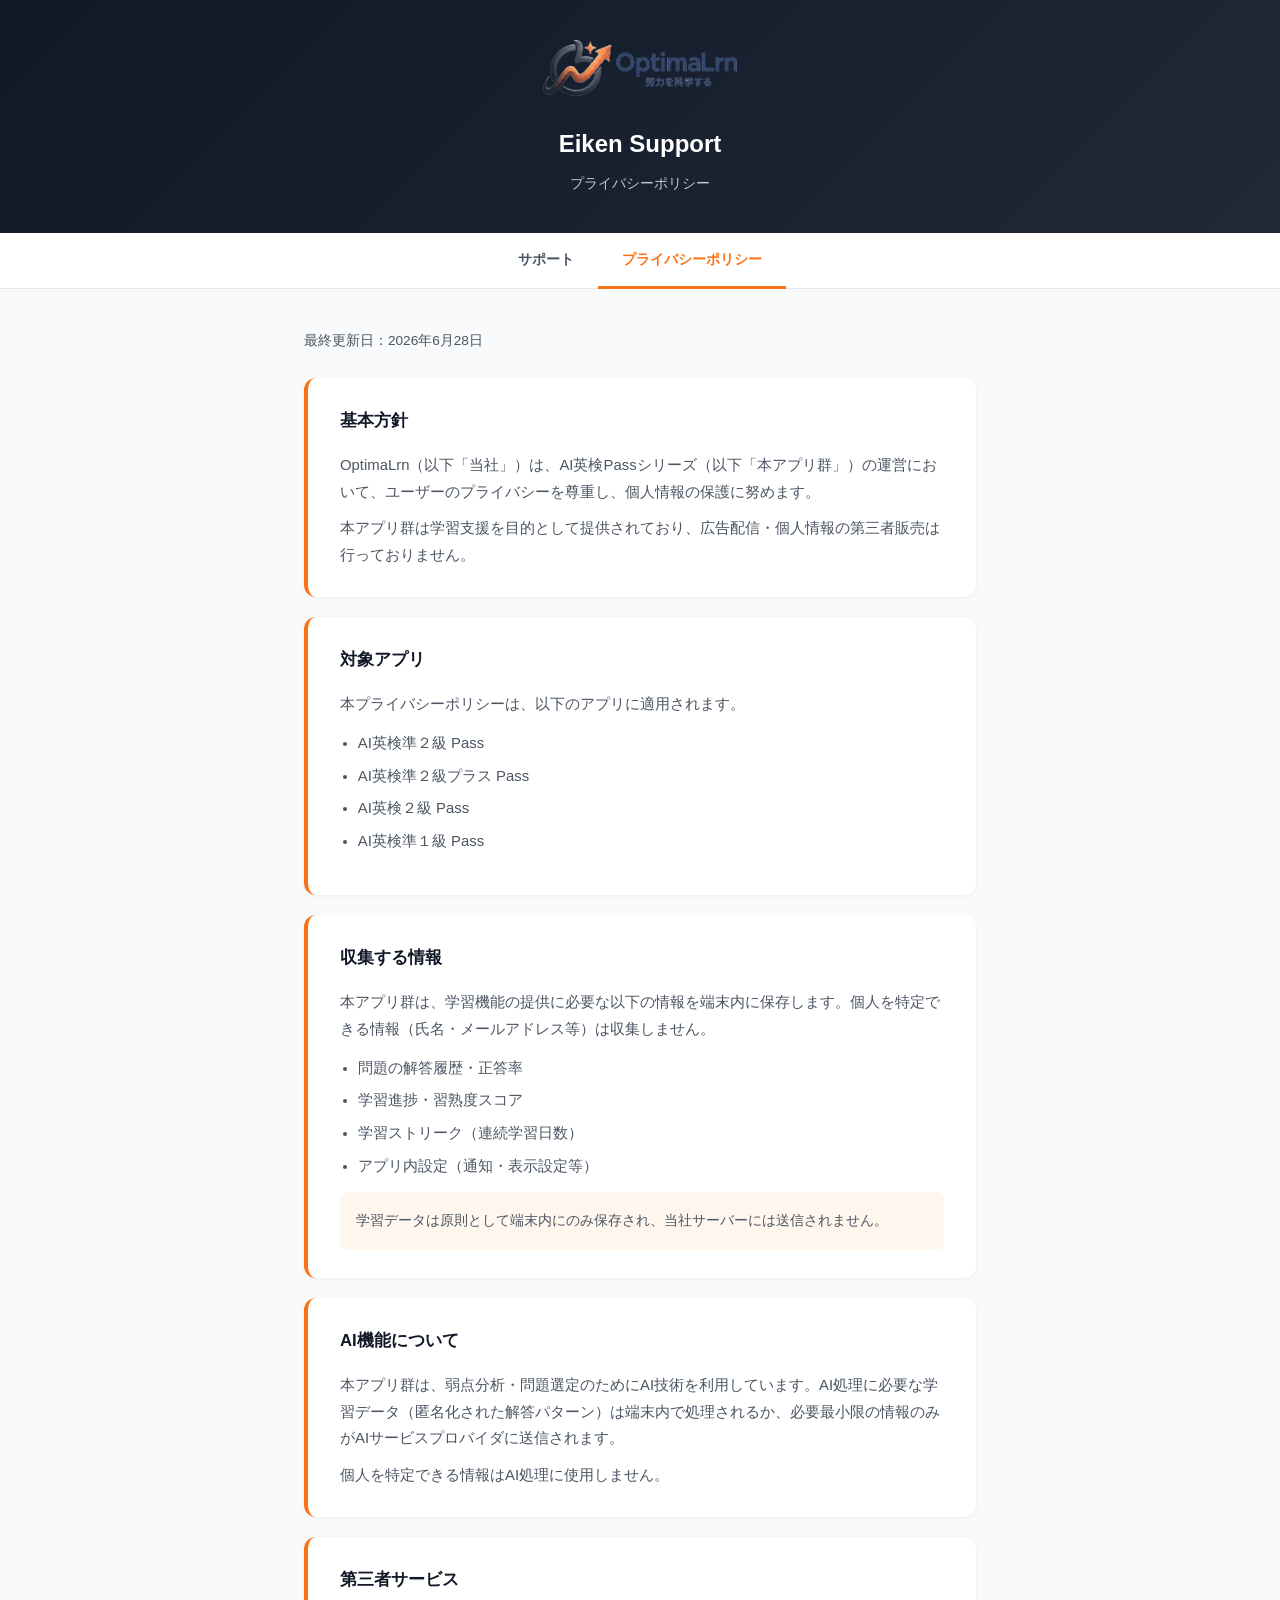
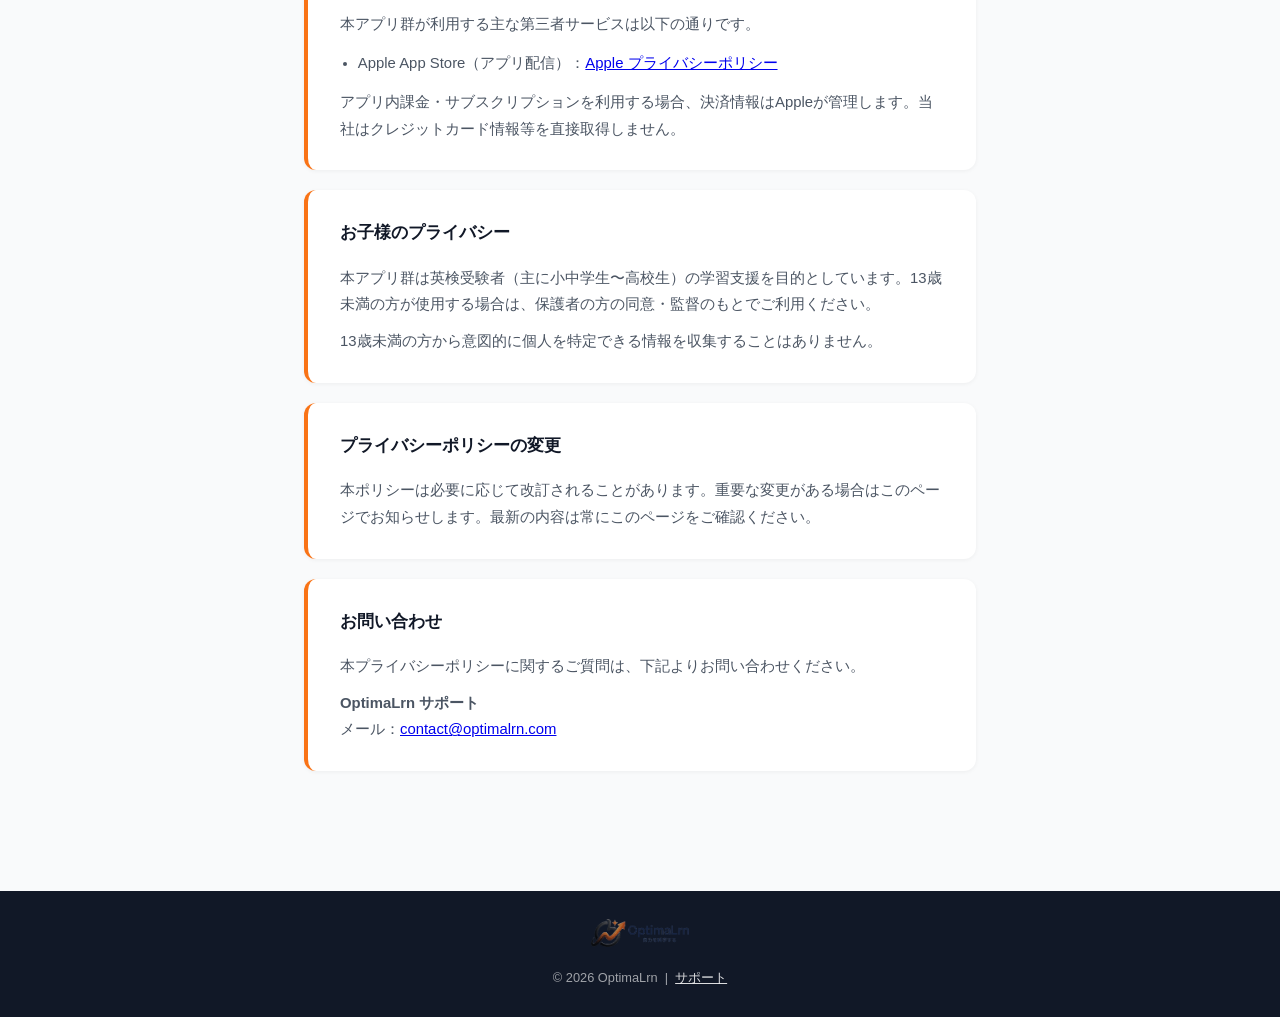
==== privacy.html @ 3554a84f "fix: プライバシーポリシーページにトップへ戻るナビを追加" ====
<!DOCTYPE html>
<html lang="ja">
<head>
  <meta charset="UTF-8">
  <meta name="viewport" content="width=device-width, initial-scale=1.0">
  <title>プライバシーポリシー | Eiken Support</title>
  <style>
    *, *::before, *::after { box-sizing: border-box; margin: 0; padding: 0; }

    :root {
      --orange: #F97316;
      --orange-dark: #EA580C;
      --orange-light: #FFF7ED;
      --black: #111827;
      --gray: #4B5563;
      --gray-light: #F9FAFB;
      --white: #FFFFFF;
      --border: #E5E7EB;
    }

    body {
      font-family: -apple-system, BlinkMacSystemFont, "Hiragino Sans", "Noto Sans JP", sans-serif;
      background: var(--gray-light);
      color: var(--black);
      line-height: 1.8;
    }

    header {
      background: linear-gradient(135deg, #111827 0%, #1F2937 100%);
      color: var(--white);
      padding: 40px 24px 36px;
      text-align: center;
    }

    .logo-wrap img {
      height: 56px;
      width: auto;
      object-fit: contain;
      mix-blend-mode: screen;
      margin-bottom: 16px;
    }

    header h1 {
      font-size: 1.5rem;
      font-weight: 700;
      margin-bottom: 6px;
    }

    header p {
      font-size: 0.9rem;
      color: rgba(255,255,255,0.75);
    }

    nav {
      background: var(--white);
      border-bottom: 1px solid var(--border);
      display: flex;
      justify-content: center;
    }

    nav a {
      text-decoration: none;
      font-size: 0.875rem;
      font-weight: 600;
      color: var(--gray);
      padding: 14px 24px;
      border-bottom: 3px solid transparent;
      margin-bottom: -1px;
      transition: all 0.2s;
    }

    nav a.active {
      color: var(--orange);
      border-bottom-color: var(--orange);
    }

    nav a:hover:not(.active) {
      color: var(--black);
      background: var(--gray-light);
    }

    main {
      max-width: 720px;
      margin: 40px auto;
      padding: 0 24px 60px;
    }

    .updated {
      font-size: 0.85rem;
      color: var(--gray);
      margin-bottom: 24px;
    }

    .card {
      background: var(--white);
      border-radius: 12px;
      padding: 28px 32px;
      margin-bottom: 20px;
      box-shadow: 0 1px 4px rgba(0,0,0,0.05);
      border-left: 4px solid var(--orange);
    }

    .card h2 {
      font-size: 1.05rem;
      font-weight: 700;
      margin-bottom: 16px;
    }

    .card p {
      color: var(--gray);
      font-size: 0.93rem;
      margin-bottom: 10px;
    }

    .card p:last-child { margin-bottom: 0; }

    .card ul {
      margin: 12px 0 12px 1.2em;
      color: var(--gray);
      font-size: 0.93rem;
    }

    .card li { margin-bottom: 6px; }

    .highlight-box {
      background: var(--orange-light);
      border-radius: 8px;
      padding: 16px;
      font-size: 0.9rem;
      color: var(--gray);
      margin-top: 12px;
    }

    footer {
      background: var(--black);
      text-align: center;
      padding: 28px 24px;
      font-size: 0.8rem;
      color: rgba(255,255,255,0.6);
    }

    footer img {
      height: 28px;
      opacity: 0.7;
      margin-bottom: 12px;
    }

    footer a { color: rgba(255,255,255,0.85); text-decoration: underline; }
  </style>
</head>
<body>

<header>
  <div class="logo-wrap">
    <img src="optimalrn-logo.png" alt="OptimaLrn">
  </div>
  <h1>Eiken Support</h1>
  <p>プライバシーポリシー</p>
</header>

<nav>
  <a href="support.html">サポート</a>
  <a href="privacy.html" class="active">プライバシーポリシー</a>
</nav>

<main>

  <p class="updated">最終更新日：2026年6月28日</p>

  <div class="card">
    <h2>基本方針</h2>
    <p>OptimaLrn（以下「当社」）は、AI英検Passシリーズ（以下「本アプリ群」）の運営において、ユーザーのプライバシーを尊重し、個人情報の保護に努めます。</p>
    <p>本アプリ群は学習支援を目的として提供されており、広告配信・個人情報の第三者販売は行っておりません。</p>
  </div>

  <div class="card">
    <h2>対象アプリ</h2>
    <p>本プライバシーポリシーは、以下のアプリに適用されます。</p>
    <ul>
      <li>AI英検準２級 Pass</li>
      <li>AI英検準２級プラス Pass</li>
      <li>AI英検２級 Pass</li>
      <li>AI英検準１級 Pass</li>
    </ul>
  </div>

  <div class="card">
    <h2>収集する情報</h2>
    <p>本アプリ群は、学習機能の提供に必要な以下の情報を端末内に保存します。個人を特定できる情報（氏名・メールアドレス等）は収集しません。</p>
    <ul>
      <li>問題の解答履歴・正答率</li>
      <li>学習進捗・習熟度スコア</li>
      <li>学習ストリーク（連続学習日数）</li>
      <li>アプリ内設定（通知・表示設定等）</li>
    </ul>
    <div class="highlight-box">
      学習データは原則として端末内にのみ保存され、当社サーバーには送信されません。
    </div>
  </div>

  <div class="card">
    <h2>AI機能について</h2>
    <p>本アプリ群は、弱点分析・問題選定のためにAI技術を利用しています。AI処理に必要な学習データ（匿名化された解答パターン）は端末内で処理されるか、必要最小限の情報のみがAIサービスプロバイダに送信されます。</p>
    <p>個人を特定できる情報はAI処理に使用しません。</p>
  </div>

  <div class="card">
    <h2>第三者サービス</h2>
    <p>本アプリ群が利用する主な第三者サービスは以下の通りです。</p>
    <ul>
      <li>Apple App Store（アプリ配信）：<a href="https://www.apple.com/legal/privacy/" target="_blank" rel="noopener">Apple プライバシーポリシー</a></li>
    </ul>
    <p>アプリ内課金・サブスクリプションを利用する場合、決済情報はAppleが管理します。当社はクレジットカード情報等を直接取得しません。</p>
  </div>

  <div class="card">
    <h2>お子様のプライバシー</h2>
    <p>本アプリ群は英検受験者（主に小中学生〜高校生）の学習支援を目的としています。13歳未満の方が使用する場合は、保護者の方の同意・監督のもとでご利用ください。</p>
    <p>13歳未満の方から意図的に個人を特定できる情報を収集することはありません。</p>
  </div>

  <div class="card">
    <h2>プライバシーポリシーの変更</h2>
    <p>本ポリシーは必要に応じて改訂されることがあります。重要な変更がある場合はこのページでお知らせします。最新の内容は常にこのページをご確認ください。</p>
  </div>

  <div class="card">
    <h2>お問い合わせ</h2>
    <p>本プライバシーポリシーに関するご質問は、下記よりお問い合わせください。</p>
    <p><strong>OptimaLrn サポート</strong><br>
    メール：<a href="mailto:contact@optimalrn.com">contact@optimalrn.com</a></p>
  </div>

</main>

<footer>
  <img src="optimalrn-logo.png" alt="OptimaLrn">
  <p>&copy; 2026 OptimaLrn &nbsp;|&nbsp; <a href="support.html">サポート</a></p>
</footer>

</body>
</html>
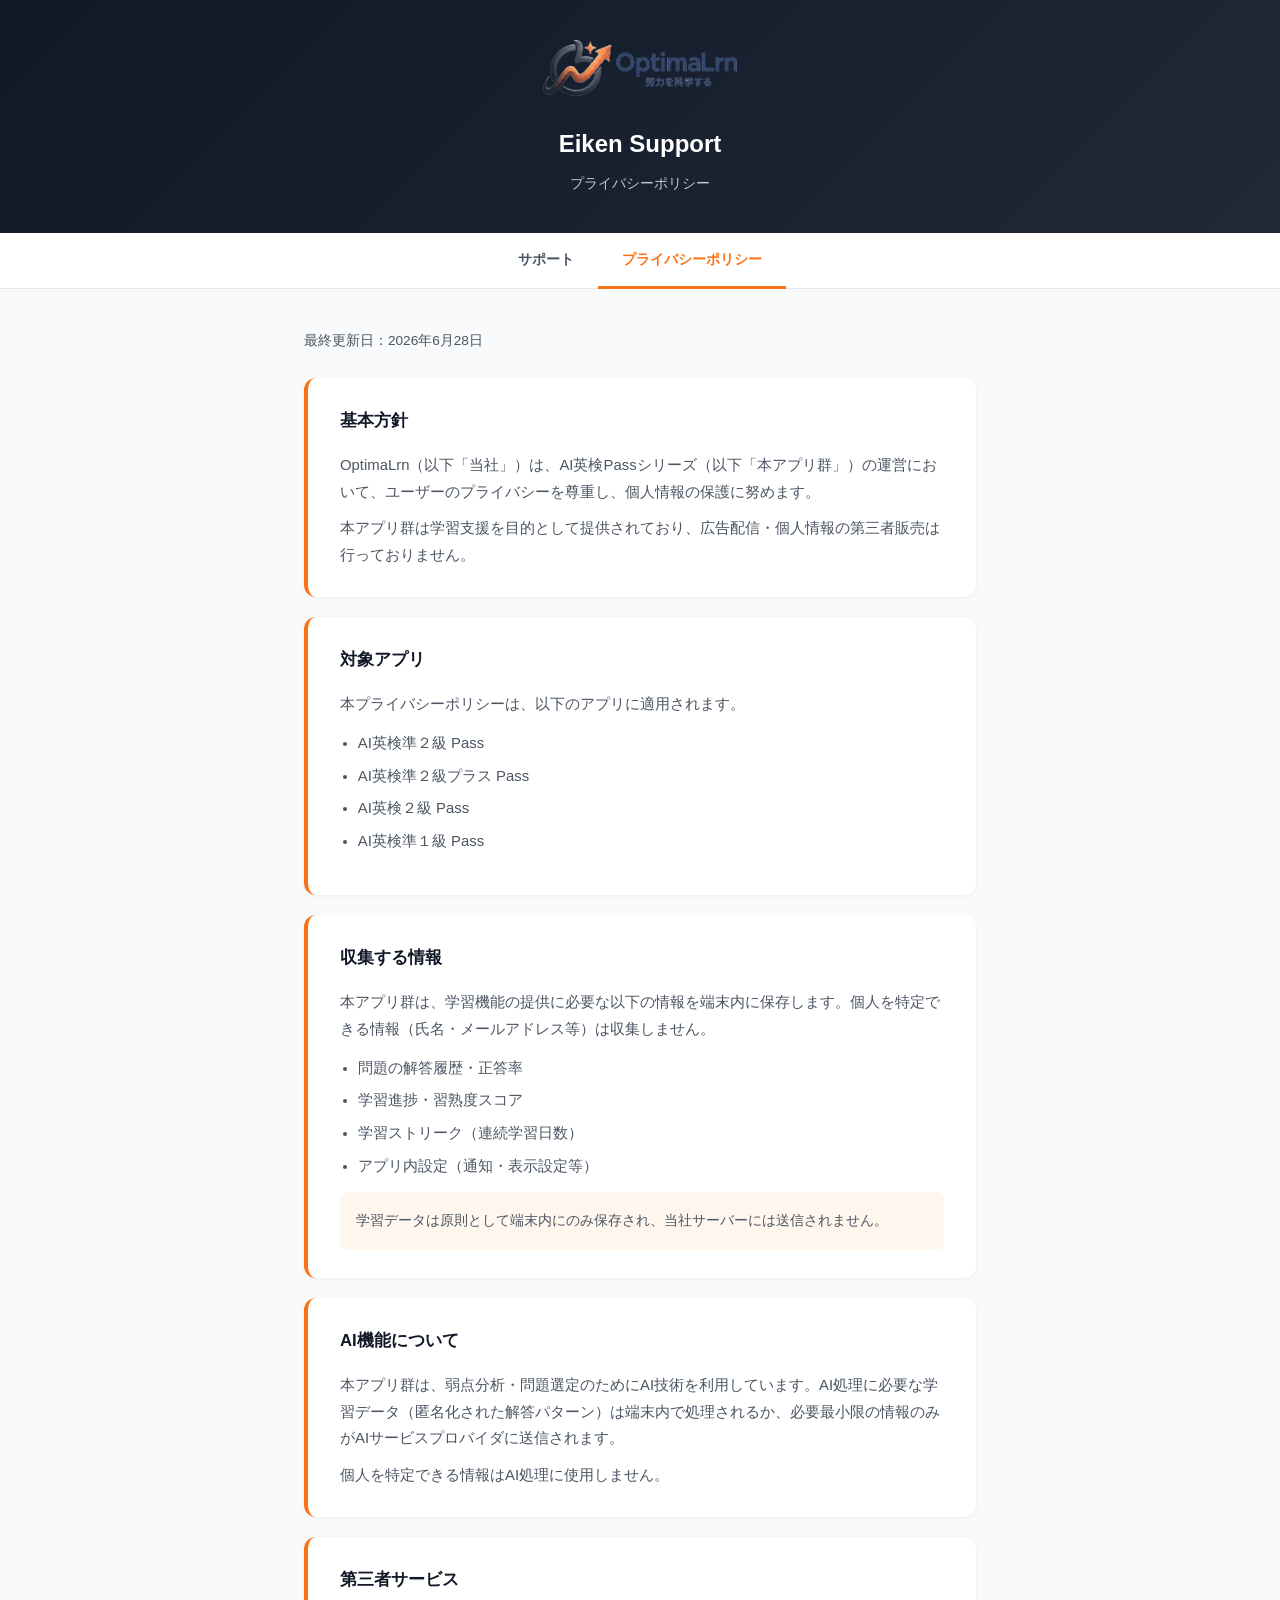
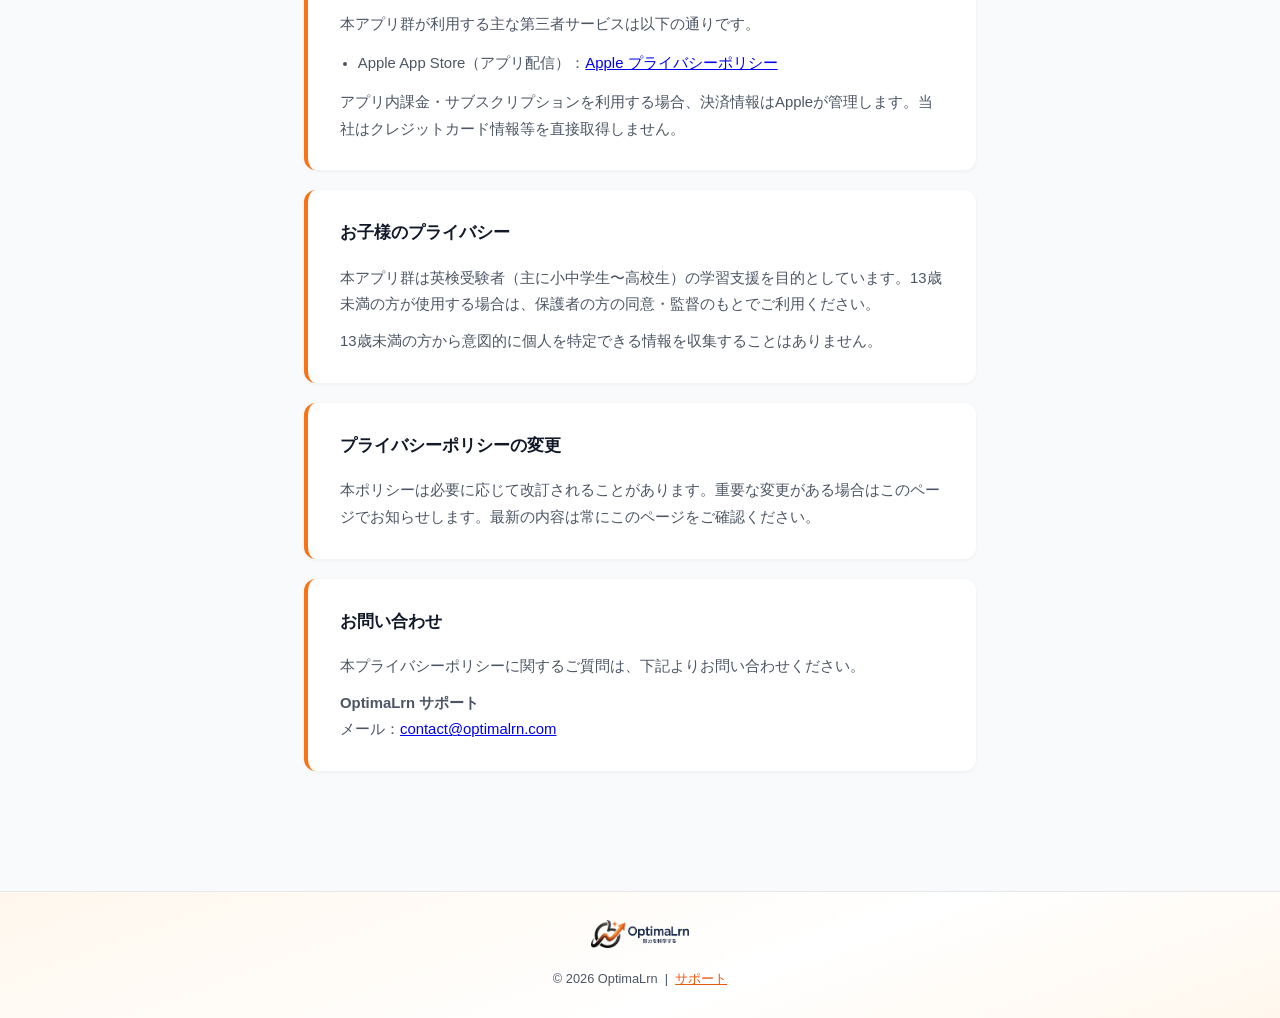
==== commit 3942cefa: "fix: フッターをヘッダーと同じライトトーンに統一・お問い合わせフォームをFormSubmitに接続 Co-Authored-By: Claude Fable 5 <noreply@anthropi" ====
--- a/privacy.html
+++ b/privacy.html
@@ -132,20 +132,20 @@
     }
 
     footer {
-      background: var(--black);
+      background: linear-gradient(160deg, #FFF7ED 0%, #FFFFFF 60%, #FFF7ED 100%);
+      border-top: 1px solid var(--border);
       text-align: center;
       padding: 28px 24px;
       font-size: 0.8rem;
-      color: rgba(255,255,255,0.6);
+      color: var(--gray);
     }
 
     footer img {
       height: 28px;
-      opacity: 0.7;
       margin-bottom: 12px;
     }
 
-    footer a { color: rgba(255,255,255,0.85); text-decoration: underline; }
+    footer a { color: var(--orange-dark); text-decoration: underline; }
   </style>
 </head>
 <body>
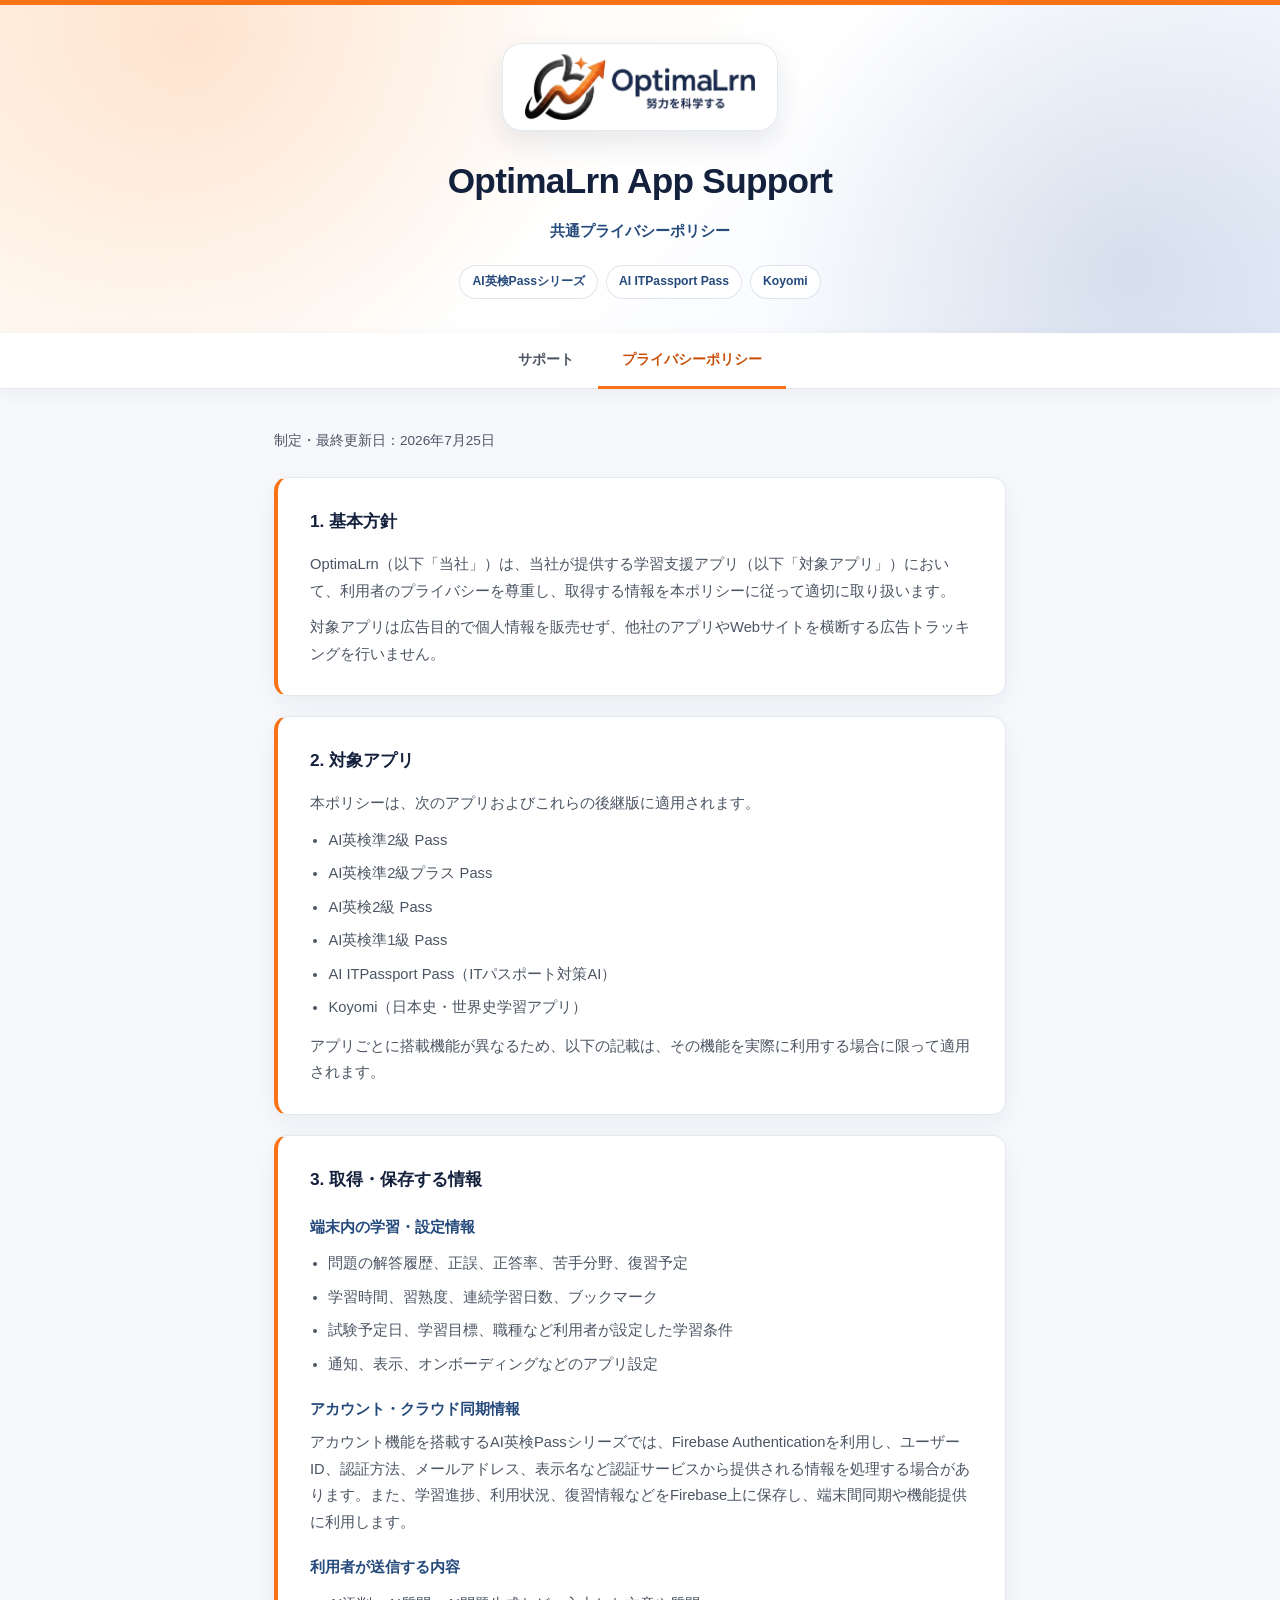
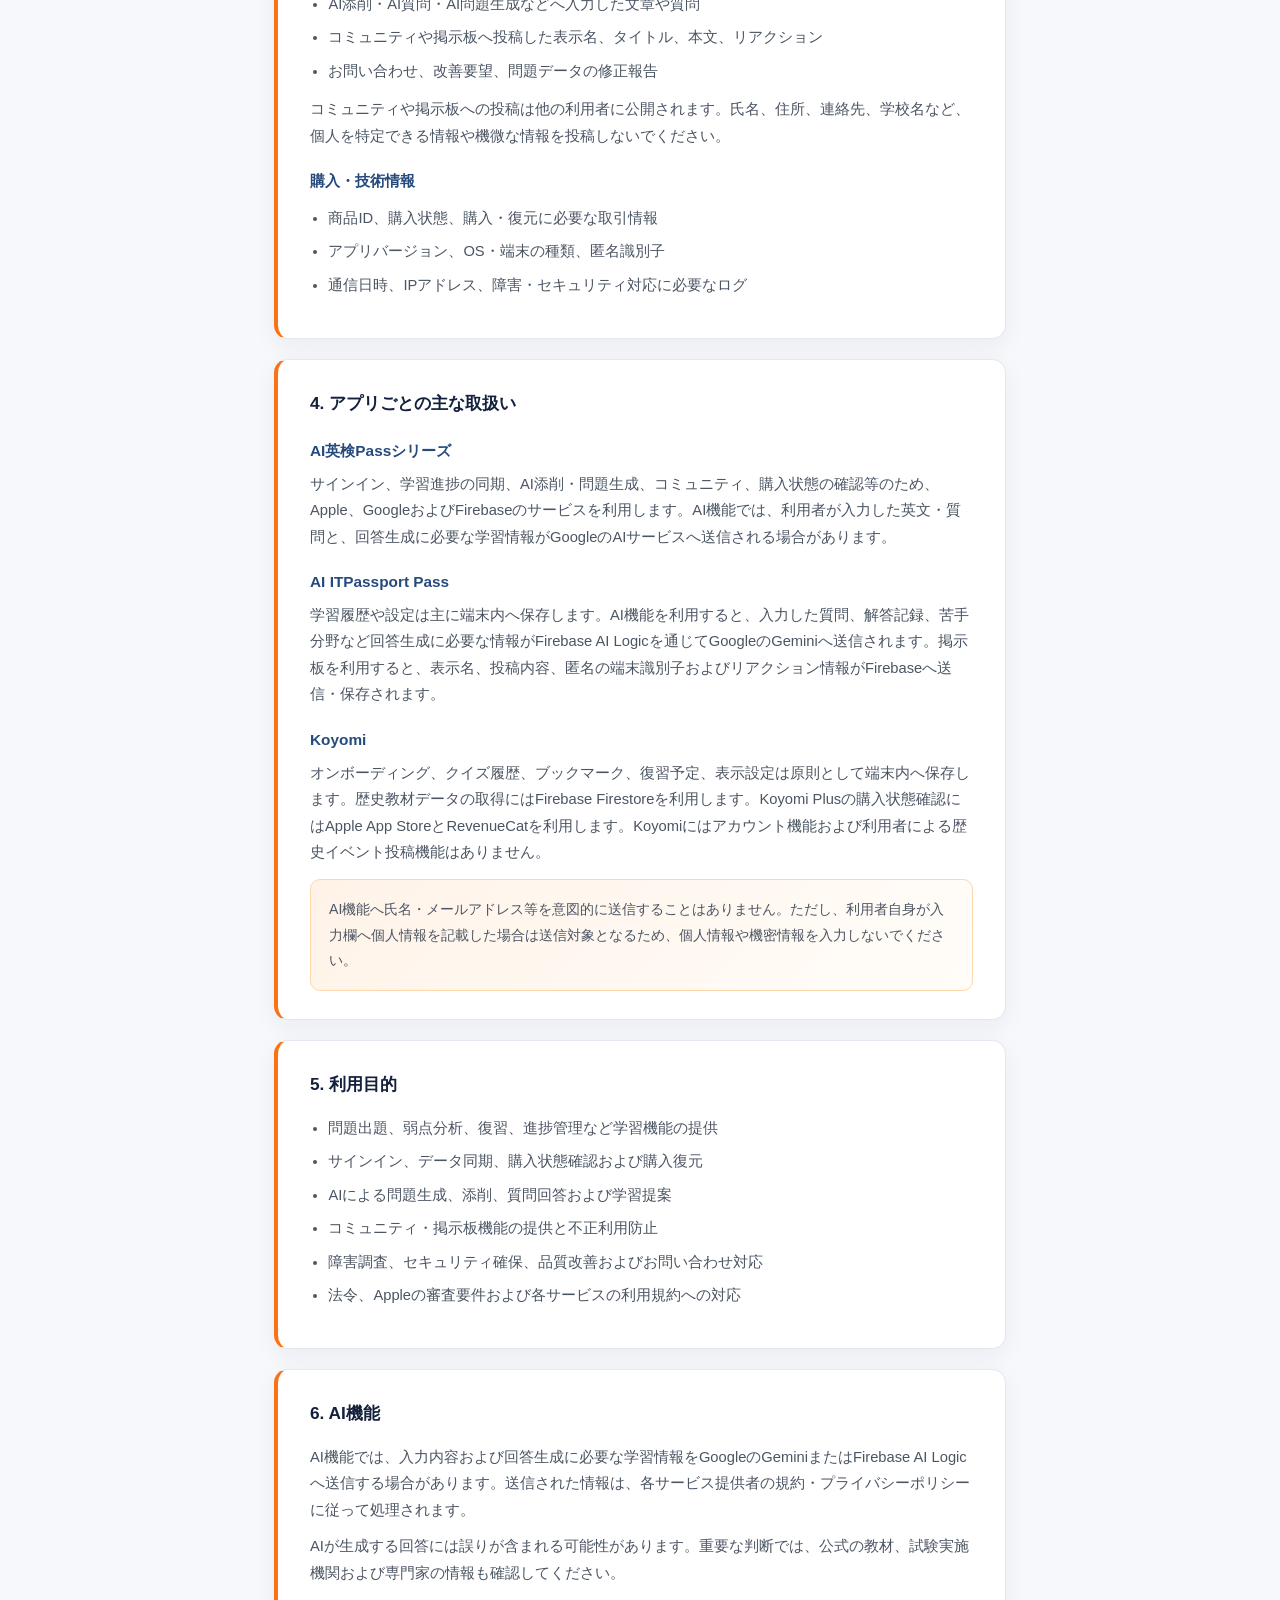
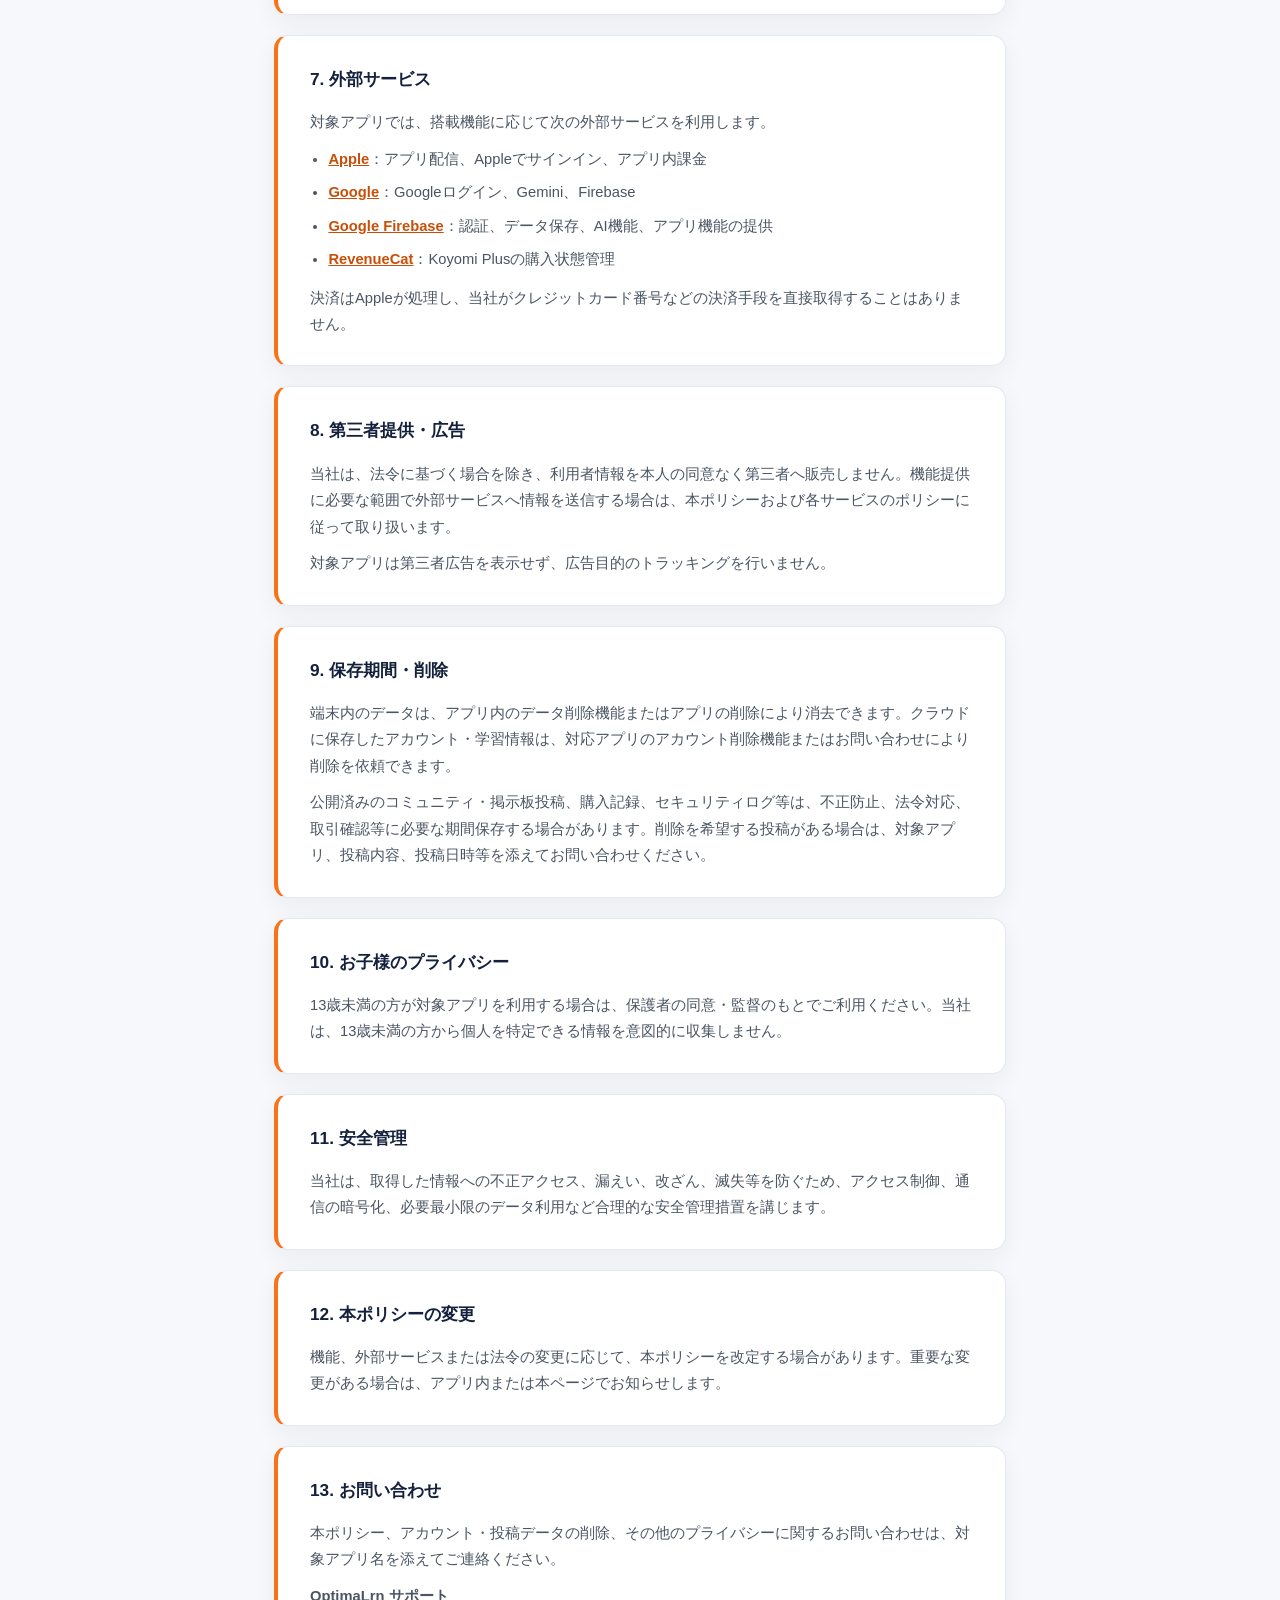
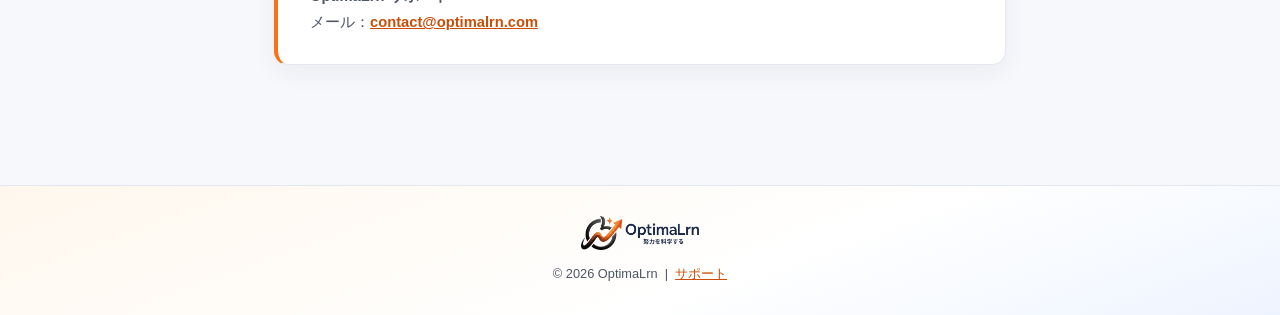
==== commit 80e5f6a6: "Expand OptimaLrn privacy policy" ====
--- a/privacy.html
+++ b/privacy.html
@@ -3,149 +3,221 @@
 <head>
   <meta charset="UTF-8">
   <meta name="viewport" content="width=device-width, initial-scale=1.0">
-  <title>プライバシーポリシー | Eiken Support</title>
+  <meta name="description" content="OptimaLrnが提供するAI英検Passシリーズ、AI ITPassport Pass、Koyomiに共通するプライバシーポリシーです。">
+  <title>プライバシーポリシー | OptimaLrn App Support</title>
   <style>
     *, *::before, *::after { box-sizing: border-box; margin: 0; padding: 0; }
 
     :root {
       --orange: #F97316;
-      --orange-dark: #EA580C;
-      --orange-light: #FFF7ED;
-      --black: #111827;
+      --orange-dark: #C94F08;
+      --orange-light: #FFF3E8;
+      --navy: #14213D;
+      --blue: #254A7C;
       --gray: #4B5563;
-      --gray-light: #F9FAFB;
+      --gray-light: #F7F8FC;
       --white: #FFFFFF;
-      --border: #E5E7EB;
+      --border: #E2E6EF;
     }
 
     body {
       font-family: -apple-system, BlinkMacSystemFont, "Hiragino Sans", "Noto Sans JP", sans-serif;
       background: var(--gray-light);
-      color: var(--black);
+      color: var(--navy);
       line-height: 1.8;
     }
 
     header {
-      background: linear-gradient(135deg, #111827 0%, #1F2937 100%);
-      color: var(--white);
-      padding: 40px 24px 36px;
+      position: relative;
+      overflow: hidden;
+      background:
+        radial-gradient(circle at 15% 10%, rgba(249, 115, 22, 0.16), transparent 34%),
+        radial-gradient(circle at 88% 80%, rgba(37, 74, 124, 0.14), transparent 32%),
+        linear-gradient(135deg, #FFF7ED 0%, #FFFFFF 52%, #EEF4FF 100%);
+      color: var(--navy);
+      padding: 38px 24px 34px;
       text-align: center;
+      border-top: 5px solid var(--orange);
+    }
+
+    .logo-wrap {
+      display: inline-flex;
+      align-items: center;
+      justify-content: center;
+      min-height: 86px;
+      padding: 10px 22px;
+      margin-bottom: 18px;
+      background: rgba(255, 255, 255, 0.94);
+      border: 1px solid rgba(37, 74, 124, 0.12);
+      border-radius: 20px;
+      box-shadow: 0 12px 30px rgba(20, 33, 61, 0.10);
     }
 
     .logo-wrap img {
-      height: 56px;
+      display: block;
+      height: 66px;
       width: auto;
+      max-width: min(320px, 76vw);
       object-fit: contain;
-      mix-blend-mode: screen;
-      margin-bottom: 16px;
     }
 
     header h1 {
-      font-size: 1.5rem;
+      font-size: clamp(1.55rem, 3.5vw, 2.2rem);
+      font-weight: 800;
+      letter-spacing: -0.02em;
+      margin-bottom: 5px;
+    }
+
+    header > p {
+      color: var(--blue);
+      font-size: 0.95rem;
       font-weight: 700;
-      margin-bottom: 6px;
-    }
-
-    header p {
-      font-size: 0.9rem;
-      color: rgba(255,255,255,0.75);
+    }
+
+    .app-pills {
+      display: flex;
+      flex-wrap: wrap;
+      justify-content: center;
+      gap: 8px;
+      margin-top: 20px;
+    }
+
+    .app-pills span {
+      padding: 5px 12px;
+      color: var(--blue);
+      background: rgba(255, 255, 255, 0.82);
+      border: 1px solid rgba(37, 74, 124, 0.14);
+      border-radius: 999px;
+      font-size: 0.76rem;
+      font-weight: 700;
     }
 
     nav {
-      background: var(--white);
-      border-bottom: 1px solid var(--border);
+      position: sticky;
+      top: 0;
+      z-index: 10;
       display: flex;
       justify-content: center;
+      background: rgba(255, 255, 255, 0.96);
+      border-bottom: 1px solid var(--border);
+      box-shadow: 0 4px 18px rgba(20, 33, 61, 0.05);
+      backdrop-filter: blur(12px);
     }
 
     nav a {
+      padding: 14px 24px;
+      margin-bottom: -1px;
+      color: var(--gray);
+      border-bottom: 3px solid transparent;
+      font-size: 0.875rem;
+      font-weight: 700;
       text-decoration: none;
-      font-size: 0.875rem;
-      font-weight: 600;
-      color: var(--gray);
-      padding: 14px 24px;
-      border-bottom: 3px solid transparent;
-      margin-bottom: -1px;
-      transition: all 0.2s;
+      transition: color 0.2s, background 0.2s;
     }
 
     nav a.active {
-      color: var(--orange);
+      color: var(--orange-dark);
       border-bottom-color: var(--orange);
     }
 
     nav a:hover:not(.active) {
-      color: var(--black);
+      color: var(--navy);
       background: var(--gray-light);
     }
 
     main {
-      max-width: 720px;
+      max-width: 780px;
       margin: 40px auto;
       padding: 0 24px 60px;
     }
 
     .updated {
+      color: var(--gray);
       font-size: 0.85rem;
-      color: var(--gray);
       margin-bottom: 24px;
     }
 
     .card {
-      background: var(--white);
-      border-radius: 12px;
       padding: 28px 32px;
       margin-bottom: 20px;
-      box-shadow: 0 1px 4px rgba(0,0,0,0.05);
+      background: var(--white);
+      border: 1px solid rgba(226, 230, 239, 0.9);
       border-left: 4px solid var(--orange);
+      border-radius: 14px;
+      box-shadow: 0 8px 24px rgba(20, 33, 61, 0.055);
     }
 
     .card h2 {
-      font-size: 1.05rem;
+      margin-bottom: 14px;
+      color: var(--navy);
+      font-size: 1.08rem;
+      font-weight: 800;
+    }
+
+    .card h3 {
+      margin: 18px 0 6px;
+      color: var(--blue);
+      font-size: 0.96rem;
+    }
+
+    .card p {
+      margin-bottom: 10px;
+      color: var(--gray);
+      font-size: 0.92rem;
+    }
+
+    .card p:last-child { margin-bottom: 0; }
+
+    .card ul {
+      margin: 10px 0 12px 1.25em;
+      color: var(--gray);
+      font-size: 0.92rem;
+    }
+
+    .card li { margin-bottom: 7px; }
+
+    .card a {
+      color: var(--orange-dark);
       font-weight: 700;
-      margin-bottom: 16px;
-    }
-
-    .card p {
-      color: var(--gray);
-      font-size: 0.93rem;
-      margin-bottom: 10px;
-    }
-
-    .card p:last-child { margin-bottom: 0; }
-
-    .card ul {
-      margin: 12px 0 12px 1.2em;
-      color: var(--gray);
-      font-size: 0.93rem;
-    }
-
-    .card li { margin-bottom: 6px; }
+      overflow-wrap: anywhere;
+    }
 
     .highlight-box {
-      background: var(--orange-light);
-      border-radius: 8px;
-      padding: 16px;
-      font-size: 0.9rem;
-      color: var(--gray);
-      margin-top: 12px;
+      padding: 17px 18px;
+      margin-top: 14px;
+      color: var(--gray);
+      background: linear-gradient(135deg, var(--orange-light), #FFFDF9);
+      border: 1px solid #FED7AA;
+      border-radius: 10px;
+      font-size: 0.88rem;
     }
 
     footer {
-      background: linear-gradient(160deg, #FFF7ED 0%, #FFFFFF 60%, #FFF7ED 100%);
+      padding: 30px 24px;
+      color: var(--gray);
+      background: linear-gradient(160deg, #FFF7ED 0%, #FFFFFF 60%, #EEF4FF 100%);
       border-top: 1px solid var(--border);
       text-align: center;
-      padding: 28px 24px;
       font-size: 0.8rem;
-      color: var(--gray);
     }
 
     footer img {
-      height: 28px;
-      margin-bottom: 12px;
+      display: block;
+      height: 34px;
+      width: auto;
+      margin: 0 auto 12px;
     }
 
     footer a { color: var(--orange-dark); text-decoration: underline; }
+
+    @media (max-width: 600px) {
+      header { padding: 28px 16px 26px; }
+      .logo-wrap { min-height: 70px; padding: 8px 16px; border-radius: 16px; }
+      .logo-wrap img { height: 52px; }
+      nav a { padding: 12px 14px; font-size: 0.78rem; }
+      main { margin-top: 28px; padding: 0 16px 44px; }
+      .card { padding: 22px 20px; }
+    }
   </style>
 </head>
 <body>
@@ -154,83 +226,154 @@
   <div class="logo-wrap">
     <img src="optimalrn-logo.png" alt="OptimaLrn">
   </div>
-  <h1>Eiken Support</h1>
-  <p>プライバシーポリシー</p>
+  <h1>OptimaLrn App Support</h1>
+  <p>共通プライバシーポリシー</p>
+  <div class="app-pills" aria-label="対象アプリ">
+    <span>AI英検Passシリーズ</span>
+    <span>AI ITPassport Pass</span>
+    <span>Koyomi</span>
+  </div>
 </header>
 
-<nav>
+<nav aria-label="サポートナビゲーション">
   <a href="support.html">サポート</a>
-  <a href="privacy.html" class="active">プライバシーポリシー</a>
+  <a href="privacy.html" class="active" aria-current="page">プライバシーポリシー</a>
 </nav>
 
 <main>
-
-  <p class="updated">最終更新日：2026年6月28日</p>
-
-  <div class="card">
-    <h2>基本方針</h2>
-    <p>OptimaLrn（以下「当社」）は、AI英検Passシリーズ（以下「本アプリ群」）の運営において、ユーザーのプライバシーを尊重し、個人情報の保護に努めます。</p>
-    <p>本アプリ群は学習支援を目的として提供されており、広告配信・個人情報の第三者販売は行っておりません。</p>
-  </div>
-
-  <div class="card">
-    <h2>対象アプリ</h2>
-    <p>本プライバシーポリシーは、以下のアプリに適用されます。</p>
-    <ul>
-      <li>AI英検準２級 Pass</li>
-      <li>AI英検準２級プラス Pass</li>
-      <li>AI英検２級 Pass</li>
-      <li>AI英検準１級 Pass</li>
-    </ul>
-  </div>
-
-  <div class="card">
-    <h2>収集する情報</h2>
-    <p>本アプリ群は、学習機能の提供に必要な以下の情報を端末内に保存します。個人を特定できる情報（氏名・メールアドレス等）は収集しません。</p>
-    <ul>
-      <li>問題の解答履歴・正答率</li>
-      <li>学習進捗・習熟度スコア</li>
-      <li>学習ストリーク（連続学習日数）</li>
-      <li>アプリ内設定（通知・表示設定等）</li>
-    </ul>
+  <p class="updated">制定・最終更新日：2026年7月25日</p>
+
+  <section class="card">
+    <h2>1. 基本方針</h2>
+    <p>OptimaLrn（以下「当社」）は、当社が提供する学習支援アプリ（以下「対象アプリ」）において、利用者のプライバシーを尊重し、取得する情報を本ポリシーに従って適切に取り扱います。</p>
+    <p>対象アプリは広告目的で個人情報を販売せず、他社のアプリやWebサイトを横断する広告トラッキングを行いません。</p>
+  </section>
+
+  <section class="card">
+    <h2>2. 対象アプリ</h2>
+    <p>本ポリシーは、次のアプリおよびこれらの後継版に適用されます。</p>
+    <ul>
+      <li>AI英検準2級 Pass</li>
+      <li>AI英検準2級プラス Pass</li>
+      <li>AI英検2級 Pass</li>
+      <li>AI英検準1級 Pass</li>
+      <li>AI ITPassport Pass（ITパスポート対策AI）</li>
+      <li>Koyomi（日本史・世界史学習アプリ）</li>
+    </ul>
+    <p>アプリごとに搭載機能が異なるため、以下の記載は、その機能を実際に利用する場合に限って適用されます。</p>
+  </section>
+
+  <section class="card">
+    <h2>3. 取得・保存する情報</h2>
+
+    <h3>端末内の学習・設定情報</h3>
+    <ul>
+      <li>問題の解答履歴、正誤、正答率、苦手分野、復習予定</li>
+      <li>学習時間、習熟度、連続学習日数、ブックマーク</li>
+      <li>試験予定日、学習目標、職種など利用者が設定した学習条件</li>
+      <li>通知、表示、オンボーディングなどのアプリ設定</li>
+    </ul>
+
+    <h3>アカウント・クラウド同期情報</h3>
+    <p>アカウント機能を搭載するAI英検Passシリーズでは、Firebase Authenticationを利用し、ユーザーID、認証方法、メールアドレス、表示名など認証サービスから提供される情報を処理する場合があります。また、学習進捗、利用状況、復習情報などをFirebase上に保存し、端末間同期や機能提供に利用します。</p>
+
+    <h3>利用者が送信する内容</h3>
+    <ul>
+      <li>AI添削・AI質問・AI問題生成などへ入力した文章や質問</li>
+      <li>コミュニティや掲示板へ投稿した表示名、タイトル、本文、リアクション</li>
+      <li>お問い合わせ、改善要望、問題データの修正報告</li>
+    </ul>
+    <p>コミュニティや掲示板への投稿は他の利用者に公開されます。氏名、住所、連絡先、学校名など、個人を特定できる情報や機微な情報を投稿しないでください。</p>
+
+    <h3>購入・技術情報</h3>
+    <ul>
+      <li>商品ID、購入状態、購入・復元に必要な取引情報</li>
+      <li>アプリバージョン、OS・端末の種類、匿名識別子</li>
+      <li>通信日時、IPアドレス、障害・セキュリティ対応に必要なログ</li>
+    </ul>
+  </section>
+
+  <section class="card">
+    <h2>4. アプリごとの主な取扱い</h2>
+
+    <h3>AI英検Passシリーズ</h3>
+    <p>サインイン、学習進捗の同期、AI添削・問題生成、コミュニティ、購入状態の確認等のため、Apple、GoogleおよびFirebaseのサービスを利用します。AI機能では、利用者が入力した英文・質問と、回答生成に必要な学習情報がGoogleのAIサービスへ送信される場合があります。</p>
+
+    <h3>AI ITPassport Pass</h3>
+    <p>学習履歴や設定は主に端末内へ保存します。AI機能を利用すると、入力した質問、解答記録、苦手分野など回答生成に必要な情報がFirebase AI Logicを通じてGoogleのGeminiへ送信されます。掲示板を利用すると、表示名、投稿内容、匿名の端末識別子およびリアクション情報がFirebaseへ送信・保存されます。</p>
+
+    <h3>Koyomi</h3>
+    <p>オンボーディング、クイズ履歴、ブックマーク、復習予定、表示設定は原則として端末内へ保存します。歴史教材データの取得にはFirebase Firestoreを利用します。Koyomi Plusの購入状態確認にはApple App StoreとRevenueCatを利用します。Koyomiにはアカウント機能および利用者による歴史イベント投稿機能はありません。</p>
+
     <div class="highlight-box">
-      学習データは原則として端末内にのみ保存され、当社サーバーには送信されません。
+      AI機能へ氏名・メールアドレス等を意図的に送信することはありません。ただし、利用者自身が入力欄へ個人情報を記載した場合は送信対象となるため、個人情報や機密情報を入力しないでください。
     </div>
-  </div>
-
-  <div class="card">
-    <h2>AI機能について</h2>
-    <p>本アプリ群は、弱点分析・問題選定のためにAI技術を利用しています。AI処理に必要な学習データ（匿名化された解答パターン）は端末内で処理されるか、必要最小限の情報のみがAIサービスプロバイダに送信されます。</p>
-    <p>個人を特定できる情報はAI処理に使用しません。</p>
-  </div>
-
-  <div class="card">
-    <h2>第三者サービス</h2>
-    <p>本アプリ群が利用する主な第三者サービスは以下の通りです。</p>
-    <ul>
-      <li>Apple App Store（アプリ配信）：<a href="https://www.apple.com/legal/privacy/" target="_blank" rel="noopener">Apple プライバシーポリシー</a></li>
-    </ul>
-    <p>アプリ内課金・サブスクリプションを利用する場合、決済情報はAppleが管理します。当社はクレジットカード情報等を直接取得しません。</p>
-  </div>
-
-  <div class="card">
-    <h2>お子様のプライバシー</h2>
-    <p>本アプリ群は英検受験者（主に小中学生〜高校生）の学習支援を目的としています。13歳未満の方が使用する場合は、保護者の方の同意・監督のもとでご利用ください。</p>
-    <p>13歳未満の方から意図的に個人を特定できる情報を収集することはありません。</p>
-  </div>
-
-  <div class="card">
-    <h2>プライバシーポリシーの変更</h2>
-    <p>本ポリシーは必要に応じて改訂されることがあります。重要な変更がある場合はこのページでお知らせします。最新の内容は常にこのページをご確認ください。</p>
-  </div>
-
-  <div class="card">
-    <h2>お問い合わせ</h2>
-    <p>本プライバシーポリシーに関するご質問は、下記よりお問い合わせください。</p>
+  </section>
+
+  <section class="card">
+    <h2>5. 利用目的</h2>
+    <ul>
+      <li>問題出題、弱点分析、復習、進捗管理など学習機能の提供</li>
+      <li>サインイン、データ同期、購入状態確認および購入復元</li>
+      <li>AIによる問題生成、添削、質問回答および学習提案</li>
+      <li>コミュニティ・掲示板機能の提供と不正利用防止</li>
+      <li>障害調査、セキュリティ確保、品質改善およびお問い合わせ対応</li>
+      <li>法令、Appleの審査要件および各サービスの利用規約への対応</li>
+    </ul>
+  </section>
+
+  <section class="card">
+    <h2>6. AI機能</h2>
+    <p>AI機能では、入力内容および回答生成に必要な学習情報をGoogleのGeminiまたはFirebase AI Logicへ送信する場合があります。送信された情報は、各サービス提供者の規約・プライバシーポリシーに従って処理されます。</p>
+    <p>AIが生成する回答には誤りが含まれる可能性があります。重要な判断では、公式の教材、試験実施機関および専門家の情報も確認してください。</p>
+  </section>
+
+  <section class="card">
+    <h2>7. 外部サービス</h2>
+    <p>対象アプリでは、搭載機能に応じて次の外部サービスを利用します。</p>
+    <ul>
+      <li><a href="https://www.apple.com/jp/legal/privacy/" target="_blank" rel="noopener noreferrer">Apple</a>：アプリ配信、Appleでサインイン、アプリ内課金</li>
+      <li><a href="https://policies.google.com/privacy?hl=ja" target="_blank" rel="noopener noreferrer">Google</a>：Googleログイン、Gemini、Firebase</li>
+      <li><a href="https://firebase.google.com/support/privacy?hl=ja" target="_blank" rel="noopener noreferrer">Google Firebase</a>：認証、データ保存、AI機能、アプリ機能の提供</li>
+      <li><a href="https://www.revenuecat.com/privacy/" target="_blank" rel="noopener noreferrer">RevenueCat</a>：Koyomi Plusの購入状態管理</li>
+    </ul>
+    <p>決済はAppleが処理し、当社がクレジットカード番号などの決済手段を直接取得することはありません。</p>
+  </section>
+
+  <section class="card">
+    <h2>8. 第三者提供・広告</h2>
+    <p>当社は、法令に基づく場合を除き、利用者情報を本人の同意なく第三者へ販売しません。機能提供に必要な範囲で外部サービスへ情報を送信する場合は、本ポリシーおよび各サービスのポリシーに従って取り扱います。</p>
+    <p>対象アプリは第三者広告を表示せず、広告目的のトラッキングを行いません。</p>
+  </section>
+
+  <section class="card">
+    <h2>9. 保存期間・削除</h2>
+    <p>端末内のデータは、アプリ内のデータ削除機能またはアプリの削除により消去できます。クラウドに保存したアカウント・学習情報は、対応アプリのアカウント削除機能またはお問い合わせにより削除を依頼できます。</p>
+    <p>公開済みのコミュニティ・掲示板投稿、購入記録、セキュリティログ等は、不正防止、法令対応、取引確認等に必要な期間保存する場合があります。削除を希望する投稿がある場合は、対象アプリ、投稿内容、投稿日時等を添えてお問い合わせください。</p>
+  </section>
+
+  <section class="card">
+    <h2>10. お子様のプライバシー</h2>
+    <p>13歳未満の方が対象アプリを利用する場合は、保護者の同意・監督のもとでご利用ください。当社は、13歳未満の方から個人を特定できる情報を意図的に収集しません。</p>
+  </section>
+
+  <section class="card">
+    <h2>11. 安全管理</h2>
+    <p>当社は、取得した情報への不正アクセス、漏えい、改ざん、滅失等を防ぐため、アクセス制御、通信の暗号化、必要最小限のデータ利用など合理的な安全管理措置を講じます。</p>
+  </section>
+
+  <section class="card">
+    <h2>12. 本ポリシーの変更</h2>
+    <p>機能、外部サービスまたは法令の変更に応じて、本ポリシーを改定する場合があります。重要な変更がある場合は、アプリ内または本ページでお知らせします。</p>
+  </section>
+
+  <section class="card">
+    <h2>13. お問い合わせ</h2>
+    <p>本ポリシー、アカウント・投稿データの削除、その他のプライバシーに関するお問い合わせは、対象アプリ名を添えてご連絡ください。</p>
     <p><strong>OptimaLrn サポート</strong><br>
-    メール：<a href="mailto:contact@optimalrn.com">contact@optimalrn.com</a></p>
-  </div>
-
+      メール：<a href="mailto:contact@optimalrn.com">contact@optimalrn.com</a>
+    </p>
+  </section>
 </main>
 
 <footer>
